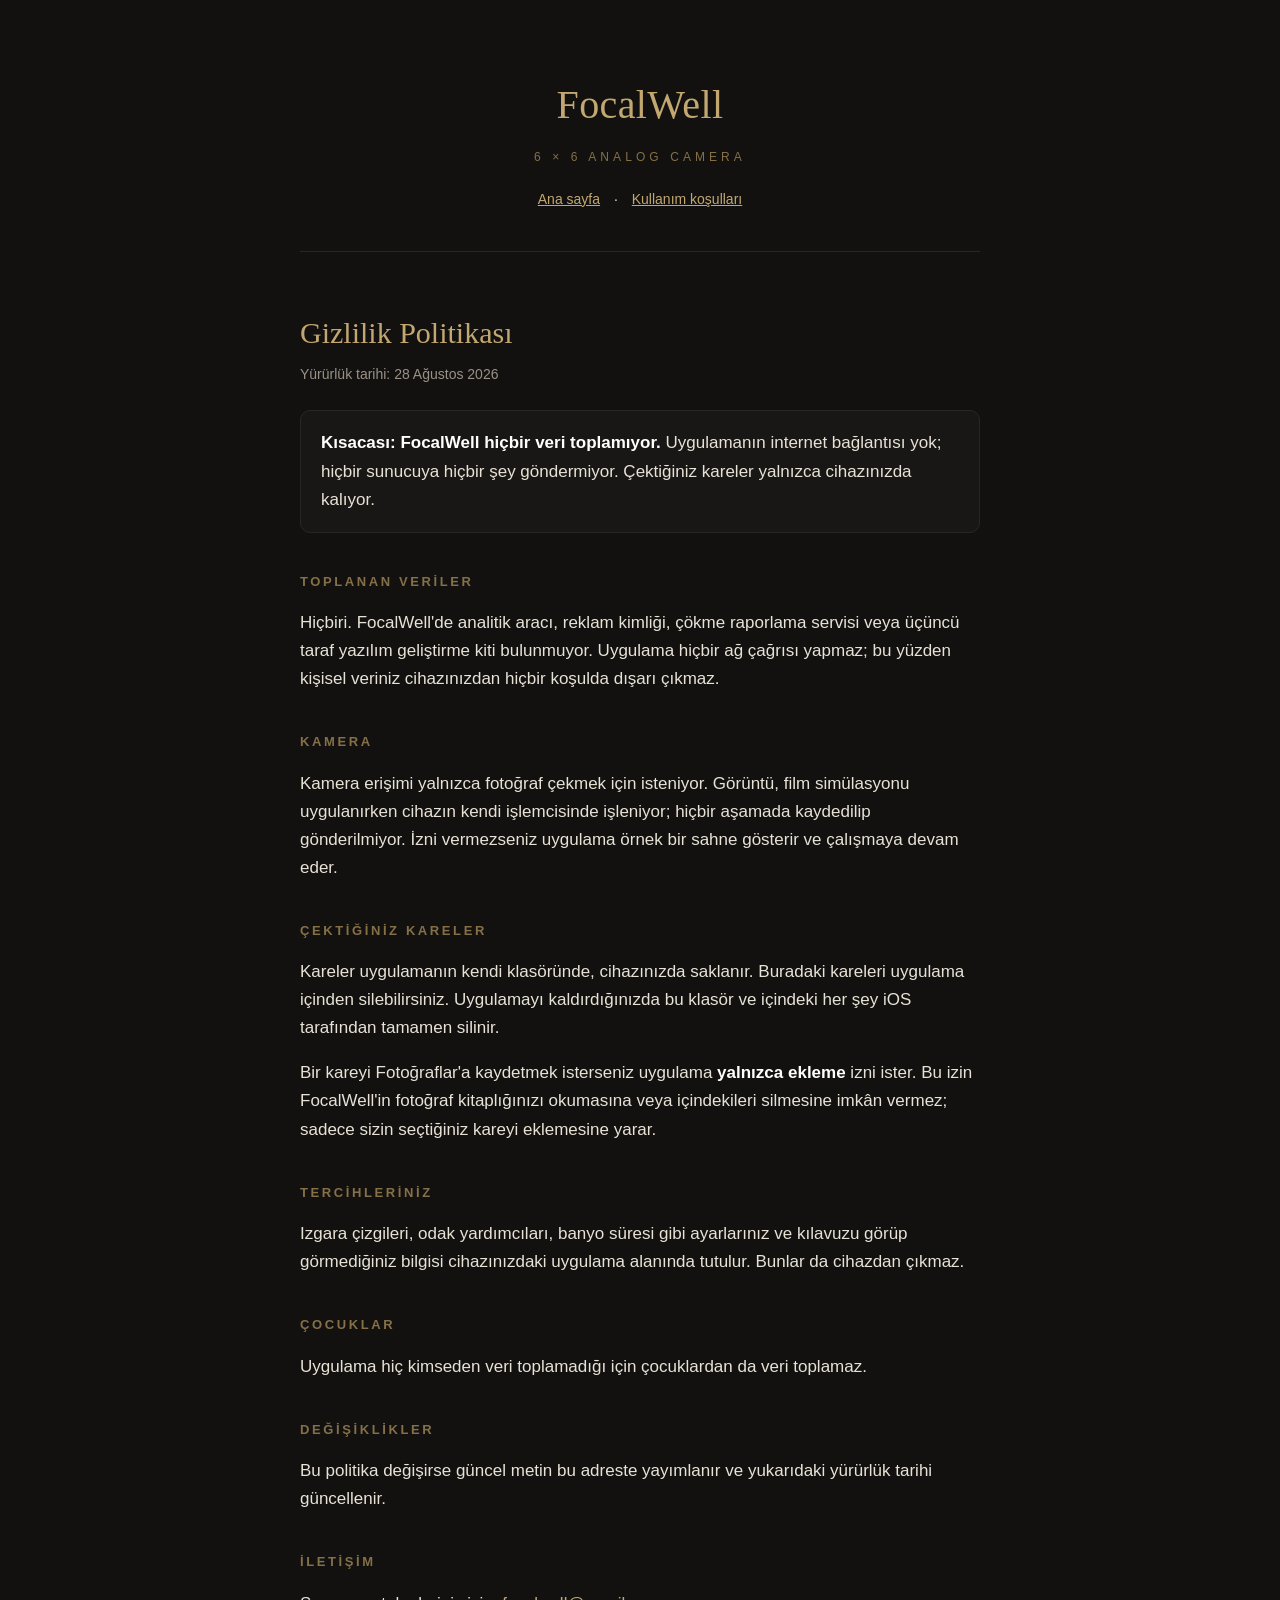
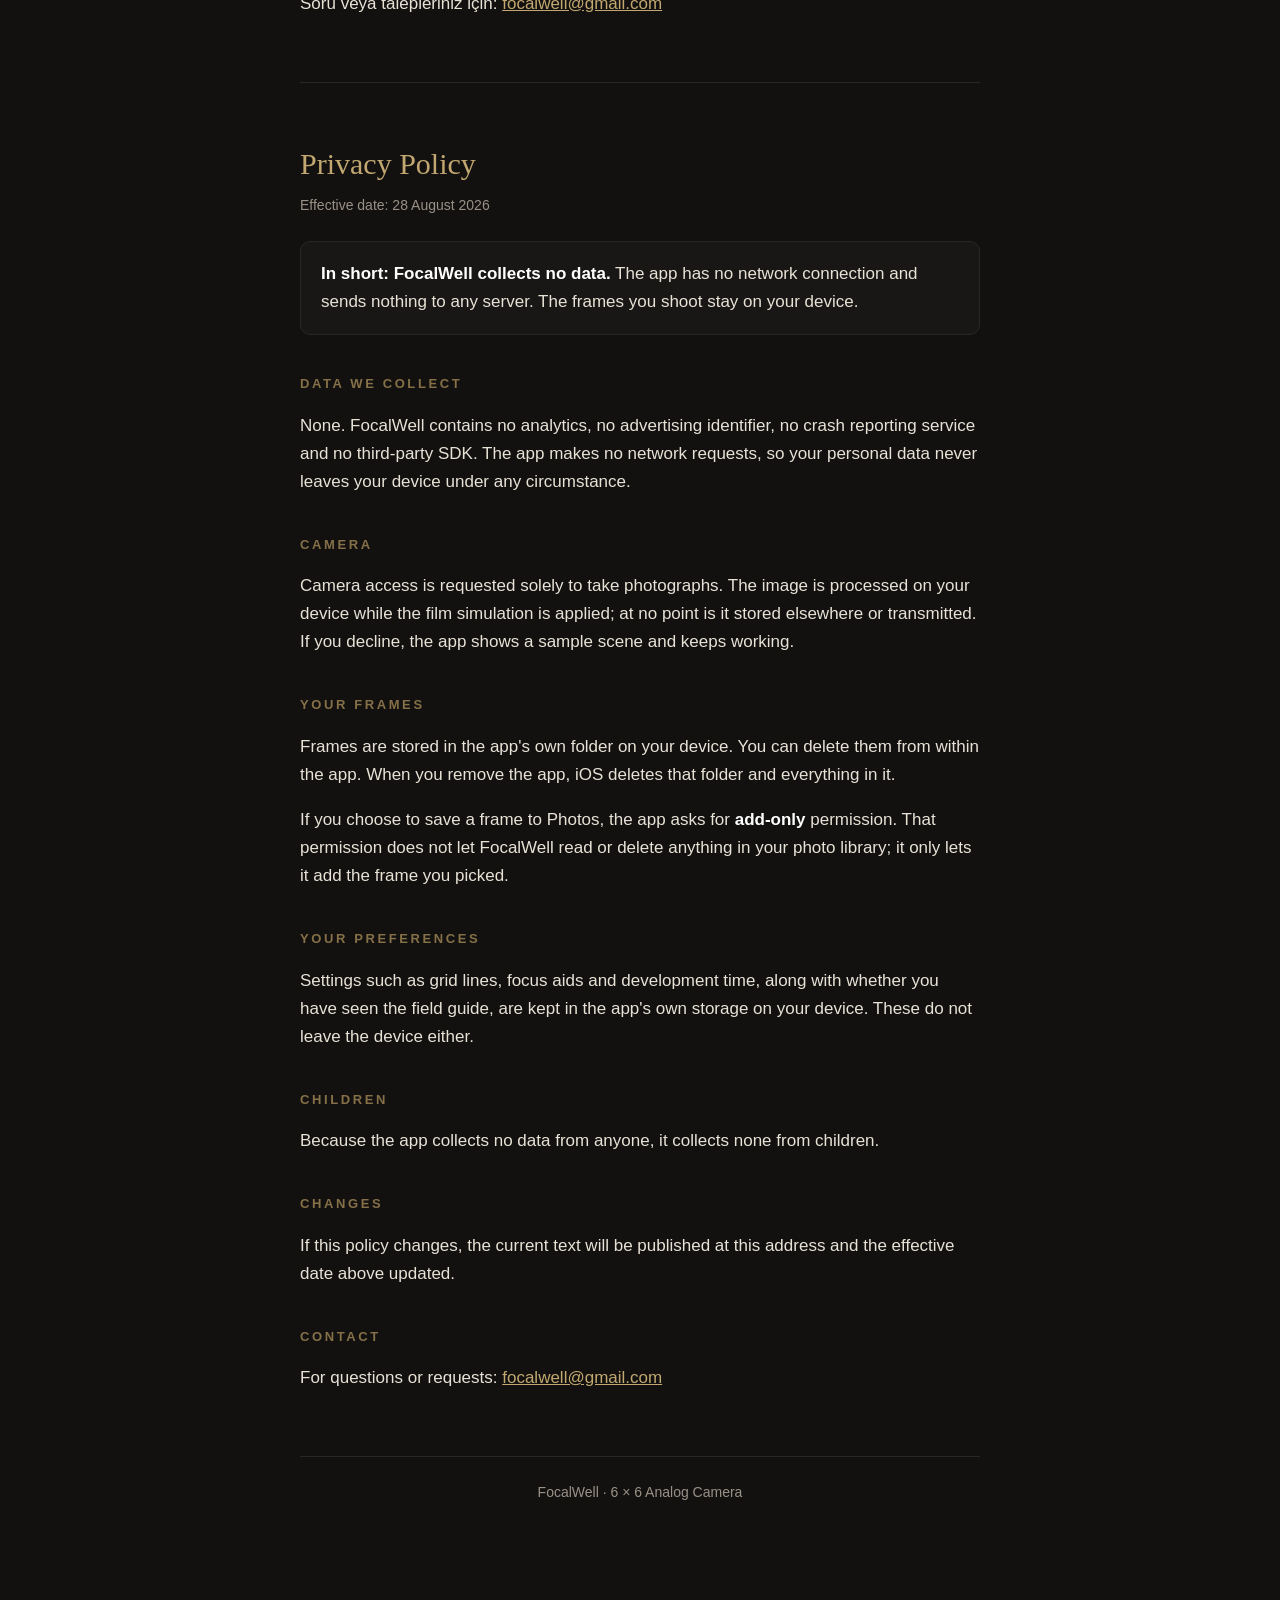
==== gizlilik.html @ 97a5a886 "Sayfalar FocalWell deposundaki Site/ ile eşitlendi" ====
<!doctype html>
<html lang="tr">
<head>
<meta charset="utf-8">
<meta name="viewport" content="width=device-width, initial-scale=1">
<title>FocalWell — Gizlilik Politikası</title>
<link rel="stylesheet" href="ortak.css">
</head>
<body>
<div class="wrap">

<header>
  <div class="mark">FocalWell</div>
  <div class="sub">6 × 6 Analog Camera</div>
  <nav><a href="index.html">Ana sayfa</a> · <a href="kosullar.html">Kullanım koşulları</a></nav>
</header>

<h1>Gizlilik Politikası</h1>
<p class="date">Yürürlük tarihi: 28 Ağustos 2026</p>

<div class="lede">
  <p style="margin:0"><strong>Kısacası: FocalWell hiçbir veri toplamıyor.</strong>
  Uygulamanın internet bağlantısı yok; hiçbir sunucuya hiçbir şey göndermiyor.
  Çektiğiniz kareler yalnızca cihazınızda kalıyor.</p>
</div>

<h2>Toplanan veriler</h2>
<p>Hiçbiri. FocalWell'de analitik aracı, reklam kimliği, çökme raporlama servisi
veya üçüncü taraf yazılım geliştirme kiti bulunmuyor. Uygulama hiçbir ağ çağrısı
yapmaz; bu yüzden kişisel veriniz cihazınızdan hiçbir koşulda dışarı çıkmaz.</p>

<h2>Kamera</h2>
<p>Kamera erişimi yalnızca fotoğraf çekmek için isteniyor. Görüntü, film
simülasyonu uygulanırken cihazın kendi işlemcisinde işleniyor; hiçbir aşamada
kaydedilip gönderilmiyor. İzni vermezseniz uygulama örnek bir sahne gösterir ve
çalışmaya devam eder.</p>

<h2>Çektiğiniz kareler</h2>
<p>Kareler uygulamanın kendi klasöründe, cihazınızda saklanır. Buradaki kareleri
uygulama içinden silebilirsiniz. Uygulamayı kaldırdığınızda bu klasör ve
içindeki her şey iOS tarafından tamamen silinir.</p>
<p>Bir kareyi Fotoğraflar'a kaydetmek isterseniz uygulama <strong>yalnızca
ekleme</strong> izni ister. Bu izin FocalWell'in fotoğraf kitaplığınızı okumasına
veya içindekileri silmesine imkân vermez; sadece sizin seçtiğiniz kareyi
eklemesine yarar.</p>

<h2>Tercihleriniz</h2>
<p>Izgara çizgileri, odak yardımcıları, banyo süresi gibi ayarlarınız ve
kılavuzu görüp görmediğiniz bilgisi cihazınızdaki uygulama alanında tutulur.
Bunlar da cihazdan çıkmaz.</p>

<h2>Çocuklar</h2>
<p>Uygulama hiç kimseden veri toplamadığı için çocuklardan da veri toplamaz.</p>

<h2>Değişiklikler</h2>
<p>Bu politika değişirse güncel metin bu adreste yayımlanır ve yukarıdaki
yürürlük tarihi güncellenir.</p>

<h2>İletişim</h2>
<p>Soru veya talepleriniz için: <a href="mailto:focalwell@gmail.com">focalwell@gmail.com</a></p>

<hr>

<h1 lang="en">Privacy Policy</h1>
<p class="date" lang="en">Effective date: 28 August 2026</p>

<div class="lede" lang="en">
  <p style="margin:0"><strong>In short: FocalWell collects no data.</strong>
  The app has no network connection and sends nothing to any server. The frames
  you shoot stay on your device.</p>
</div>

<div lang="en">
<h2>Data we collect</h2>
<p>None. FocalWell contains no analytics, no advertising identifier, no crash
reporting service and no third-party SDK. The app makes no network requests, so
your personal data never leaves your device under any circumstance.</p>

<h2>Camera</h2>
<p>Camera access is requested solely to take photographs. The image is processed
on your device while the film simulation is applied; at no point is it stored
elsewhere or transmitted. If you decline, the app shows a sample scene and keeps
working.</p>

<h2>Your frames</h2>
<p>Frames are stored in the app's own folder on your device. You can delete them
from within the app. When you remove the app, iOS deletes that folder and
everything in it.</p>
<p>If you choose to save a frame to Photos, the app asks for
<strong>add-only</strong> permission. That permission does not let FocalWell read
or delete anything in your photo library; it only lets it add the frame you
picked.</p>

<h2>Your preferences</h2>
<p>Settings such as grid lines, focus aids and development time, along with
whether you have seen the field guide, are kept in the app's own storage on your
device. These do not leave the device either.</p>

<h2>Children</h2>
<p>Because the app collects no data from anyone, it collects none from children.</p>

<h2>Changes</h2>
<p>If this policy changes, the current text will be published at this address and
the effective date above updated.</p>

<h2>Contact</h2>
<p>For questions or requests: <a href="mailto:focalwell@gmail.com">focalwell@gmail.com</a></p>
</div>

<footer>FocalWell · 6 × 6 Analog Camera</footer>

</div>
</body>
</html>
---- ortak.css ----
/* FocalWell künye sayfaları — uygulamanın diliyle: deri zemin, pirinç, serif. */
:root {
  --leather: #121110;
  --panel: #191715;
  --brass: #c2a870;
  --brass-dim: #857047;
  --ink: #e8e2d6;
  --muted: #9a9186;
  --rule: #2a2723;
}
* { box-sizing: border-box; }
body {
  margin: 0;
  padding: 0 24px 96px;
  background: var(--leather);
  color: var(--ink);
  font: 17px/1.65 -apple-system, BlinkMacSystemFont, "Segoe UI", Roboto, sans-serif;
  -webkit-text-size-adjust: 100%;
}
.wrap { max-width: 680px; margin: 0 auto; }
header { padding: 72px 0 40px; text-align: center; border-bottom: 1px solid var(--rule); }
.mark {
  font-family: Didot, "Bodoni 72", "Playfair Display", Georgia, serif;
  font-size: 40px; color: var(--brass); letter-spacing: .01em;
}
.sub {
  margin-top: 10px; font-size: 12px; letter-spacing: .34em;
  text-transform: uppercase; color: var(--brass-dim);
}
h1 {
  font-family: Didot, "Bodoni 72", "Playfair Display", Georgia, serif;
  font-weight: 400; font-size: 30px; color: var(--brass);
  margin: 56px 0 6px;
}
h2 {
  font-size: 13px; letter-spacing: .2em; text-transform: uppercase;
  color: var(--brass-dim); margin: 38px 0 10px; font-weight: 600;
}
.date { color: var(--muted); font-size: 14px; margin: 0 0 8px; }
p, li { color: var(--ink); }
li { margin-bottom: 8px; }
strong { color: #fff; }
a { color: var(--brass); }
hr { border: 0; border-top: 1px solid var(--rule); margin: 64px 0 0; }
.lede {
  background: var(--panel); border: 1px solid var(--rule); border-radius: 10px;
  padding: 18px 20px; margin: 24px 0 0;
}
footer {
  margin-top: 64px; padding-top: 24px; border-top: 1px solid var(--rule);
  color: var(--muted); font-size: 14px; text-align: center;
}
nav { margin-top: 20px; font-size: 14px; }
nav a { margin: 0 10px; }
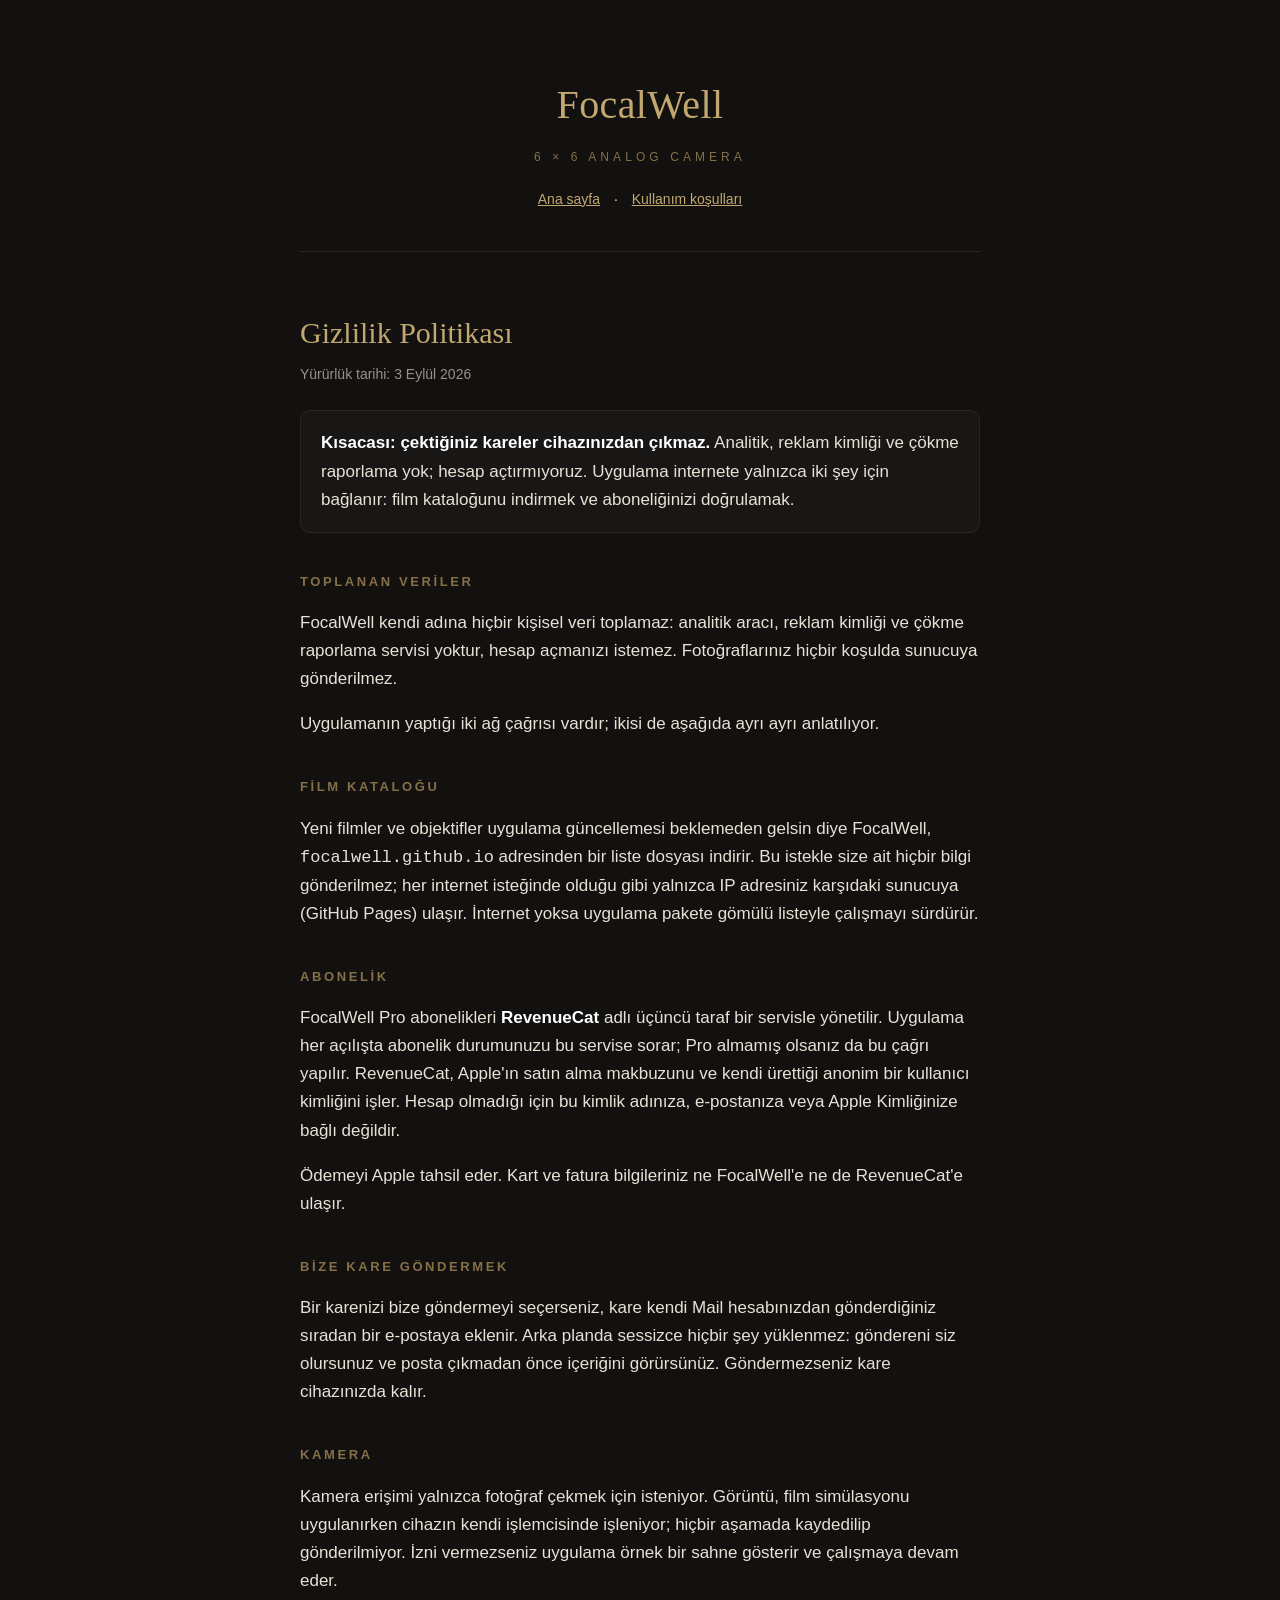
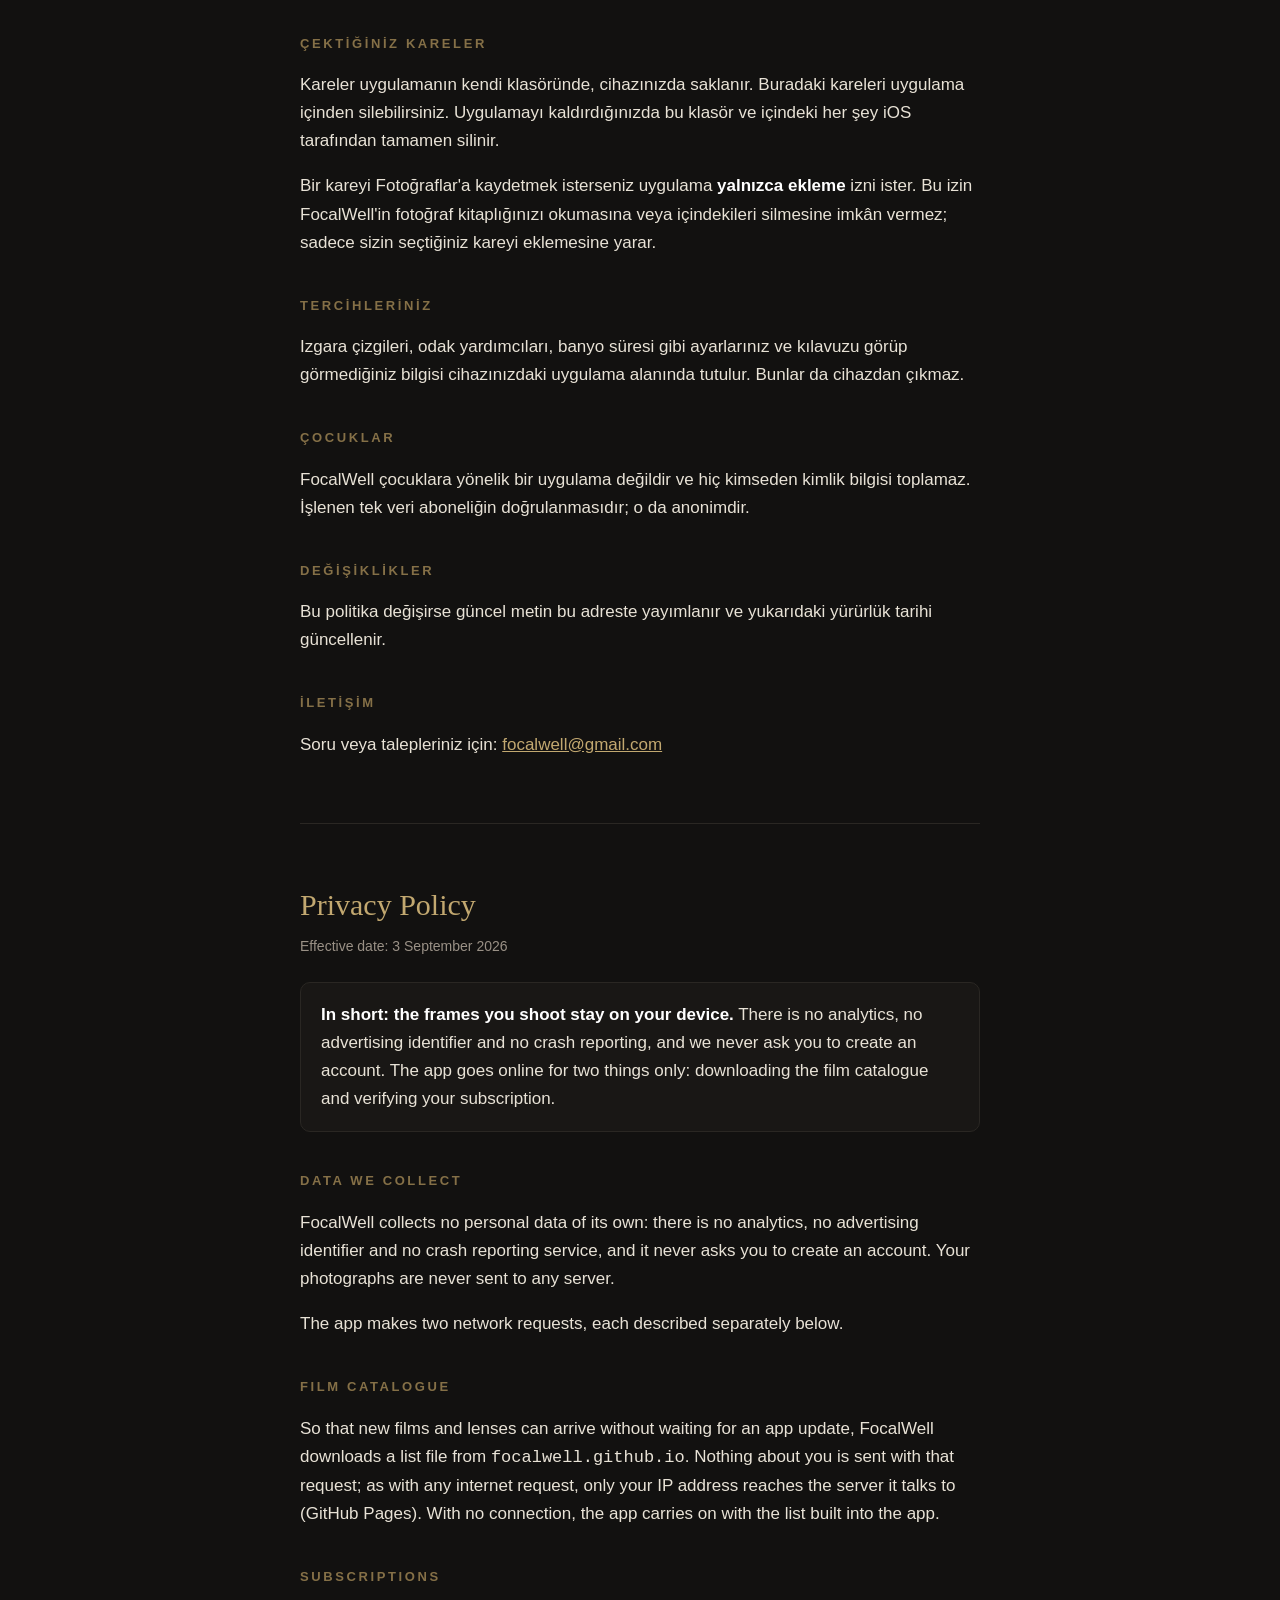
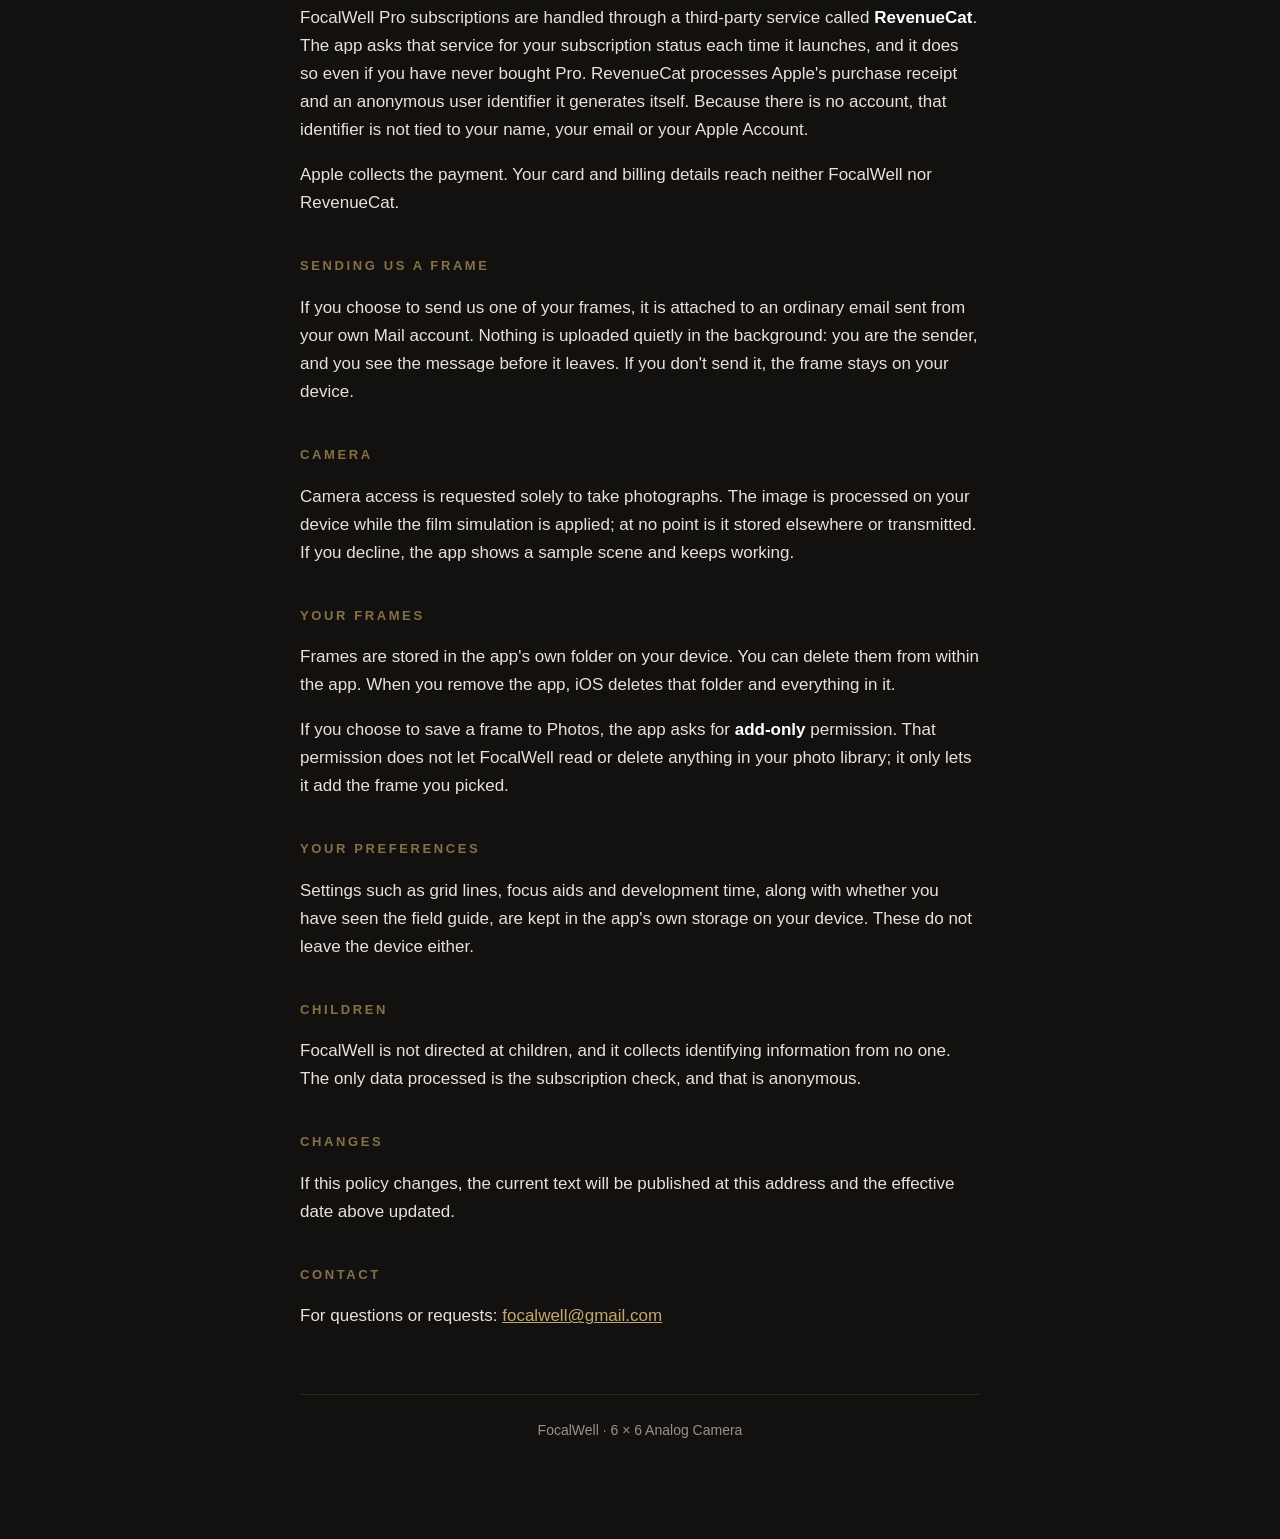
==== commit 6da9d4b7: "Sayfalar FocalWell deposundaki Site/ ile eşitlendi" ====
--- a/gizlilik.html
+++ b/gizlilik.html
@@ -4,7 +4,7 @@
 <meta charset="utf-8">
 <meta name="viewport" content="width=device-width, initial-scale=1">
 <title>FocalWell — Gizlilik Politikası</title>
-<link rel="stylesheet" href="ortak.css">
+<link rel="stylesheet" href="ortak.css?v=6">
 </head>
 <body>
 <div class="wrap">
@@ -16,18 +16,44 @@
 </header>
 
 <h1>Gizlilik Politikası</h1>
-<p class="date">Yürürlük tarihi: 28 Ağustos 2026</p>
+<p class="date">Yürürlük tarihi: 3 Eylül 2026</p>
 
 <div class="lede">
-  <p style="margin:0"><strong>Kısacası: FocalWell hiçbir veri toplamıyor.</strong>
-  Uygulamanın internet bağlantısı yok; hiçbir sunucuya hiçbir şey göndermiyor.
-  Çektiğiniz kareler yalnızca cihazınızda kalıyor.</p>
+  <p style="margin:0"><strong>Kısacası: çektiğiniz kareler cihazınızdan çıkmaz.</strong>
+  Analitik, reklam kimliği ve çökme raporlama yok; hesap açtırmıyoruz. Uygulama
+  internete yalnızca iki şey için bağlanır: film kataloğunu indirmek ve
+  aboneliğinizi doğrulamak.</p>
 </div>
 
 <h2>Toplanan veriler</h2>
-<p>Hiçbiri. FocalWell'de analitik aracı, reklam kimliği, çökme raporlama servisi
-veya üçüncü taraf yazılım geliştirme kiti bulunmuyor. Uygulama hiçbir ağ çağrısı
-yapmaz; bu yüzden kişisel veriniz cihazınızdan hiçbir koşulda dışarı çıkmaz.</p>
+<p>FocalWell kendi adına hiçbir kişisel veri toplamaz: analitik aracı, reklam
+kimliği ve çökme raporlama servisi yoktur, hesap açmanızı istemez. Fotoğraflarınız
+hiçbir koşulda sunucuya gönderilmez.</p>
+<p>Uygulamanın yaptığı iki ağ çağrısı vardır; ikisi de aşağıda ayrı ayrı
+anlatılıyor.</p>
+
+<h2>Film kataloğu</h2>
+<p>Yeni filmler ve objektifler uygulama güncellemesi beklemeden gelsin diye
+FocalWell, <code>focalwell.github.io</code> adresinden bir liste dosyası indirir.
+Bu istekle size ait hiçbir bilgi gönderilmez; her internet isteğinde olduğu gibi
+yalnızca IP adresiniz karşıdaki sunucuya (GitHub Pages) ulaşır. İnternet yoksa
+uygulama pakete gömülü listeyle çalışmayı sürdürür.</p>
+
+<h2>Abonelik</h2>
+<p>FocalWell Pro abonelikleri <strong>RevenueCat</strong> adlı üçüncü taraf bir
+servisle yönetilir. Uygulama her açılışta abonelik durumunuzu bu servise sorar;
+Pro almamış olsanız da bu çağrı yapılır. RevenueCat, Apple'ın satın alma
+makbuzunu ve kendi ürettiği anonim bir kullanıcı kimliğini işler. Hesap
+olmadığı için bu kimlik adınıza, e-postanıza veya Apple Kimliğinize bağlı
+değildir.</p>
+<p>Ödemeyi Apple tahsil eder. Kart ve fatura bilgileriniz ne FocalWell'e ne de
+RevenueCat'e ulaşır.</p>
+
+<h2>Bize kare göndermek</h2>
+<p>Bir karenizi bize göndermeyi seçerseniz, kare kendi Mail hesabınızdan
+gönderdiğiniz sıradan bir e-postaya eklenir. Arka planda sessizce hiçbir şey
+yüklenmez: göndereni siz olursunuz ve posta çıkmadan önce içeriğini görürsünüz.
+Göndermezseniz kare cihazınızda kalır.</p>
 
 <h2>Kamera</h2>
 <p>Kamera erişimi yalnızca fotoğraf çekmek için isteniyor. Görüntü, film
@@ -50,7 +76,8 @@
 Bunlar da cihazdan çıkmaz.</p>
 
 <h2>Çocuklar</h2>
-<p>Uygulama hiç kimseden veri toplamadığı için çocuklardan da veri toplamaz.</p>
+<p>FocalWell çocuklara yönelik bir uygulama değildir ve hiç kimseden kimlik
+bilgisi toplamaz. İşlenen tek veri aboneliğin doğrulanmasıdır; o da anonimdir.</p>
 
 <h2>Değişiklikler</h2>
 <p>Bu politika değişirse güncel metin bu adreste yayımlanır ve yukarıdaki
@@ -62,19 +89,44 @@
 <hr>
 
 <h1 lang="en">Privacy Policy</h1>
-<p class="date" lang="en">Effective date: 28 August 2026</p>
+<p class="date" lang="en">Effective date: 3 September 2026</p>
 
 <div class="lede" lang="en">
-  <p style="margin:0"><strong>In short: FocalWell collects no data.</strong>
-  The app has no network connection and sends nothing to any server. The frames
-  you shoot stay on your device.</p>
+  <p style="margin:0"><strong>In short: the frames you shoot stay on your device.</strong>
+  There is no analytics, no advertising identifier and no crash reporting, and we
+  never ask you to create an account. The app goes online for two things only:
+  downloading the film catalogue and verifying your subscription.</p>
 </div>
 
 <div lang="en">
 <h2>Data we collect</h2>
-<p>None. FocalWell contains no analytics, no advertising identifier, no crash
-reporting service and no third-party SDK. The app makes no network requests, so
-your personal data never leaves your device under any circumstance.</p>
+<p>FocalWell collects no personal data of its own: there is no analytics, no
+advertising identifier and no crash reporting service, and it never asks you to
+create an account. Your photographs are never sent to any server.</p>
+<p>The app makes two network requests, each described separately below.</p>
+
+<h2>Film catalogue</h2>
+<p>So that new films and lenses can arrive without waiting for an app update,
+FocalWell downloads a list file from <code>focalwell.github.io</code>. Nothing
+about you is sent with that request; as with any internet request, only your IP
+address reaches the server it talks to (GitHub Pages). With no connection, the
+app carries on with the list built into the app.</p>
+
+<h2>Subscriptions</h2>
+<p>FocalWell Pro subscriptions are handled through a third-party service called
+<strong>RevenueCat</strong>. The app asks that service for your subscription
+status each time it launches, and it does so even if you have never bought Pro.
+RevenueCat processes Apple's purchase receipt and an anonymous user identifier it
+generates itself. Because there is no account, that identifier is not tied to
+your name, your email or your Apple Account.</p>
+<p>Apple collects the payment. Your card and billing details reach neither
+FocalWell nor RevenueCat.</p>
+
+<h2>Sending us a frame</h2>
+<p>If you choose to send us one of your frames, it is attached to an ordinary
+email sent from your own Mail account. Nothing is uploaded quietly in the
+background: you are the sender, and you see the message before it leaves. If you
+don't send it, the frame stays on your device.</p>
 
 <h2>Camera</h2>
 <p>Camera access is requested solely to take photographs. The image is processed
@@ -97,7 +149,9 @@
 device. These do not leave the device either.</p>
 
 <h2>Children</h2>
-<p>Because the app collects no data from anyone, it collects none from children.</p>
+<p>FocalWell is not directed at children, and it collects identifying information
+from no one. The only data processed is the subscription check, and that is
+anonymous.</p>
 
 <h2>Changes</h2>
 <p>If this policy changes, the current text will be published at this address and
--- a/ortak.css
+++ b/ortak.css
@@ -52,3 +52,18 @@
 }
 nav { margin-top: 20px; font-size: 14px; }
 nav a { margin: 0 10px; }
+
+/* Tanıtım görseli — krem zeminli afiş; koyu sayfada basılı bir kart gibi. */
+.hero { margin: 40px 0 0; }
+.hero img {
+  display: block; margin: 0 auto;
+  width: 100%; max-width: 360px; height: auto;
+  border-radius: 10px;
+  box-shadow: 0 18px 44px rgba(0,0,0,.55);
+}
+.hero figcaption {
+  margin-top: 18px; text-align: center;
+  font-size: 11px; letter-spacing: .22em; text-transform: uppercase;
+  color: var(--brass-dim); line-height: 2;
+}
+.hero figcaption span { color: var(--muted); }
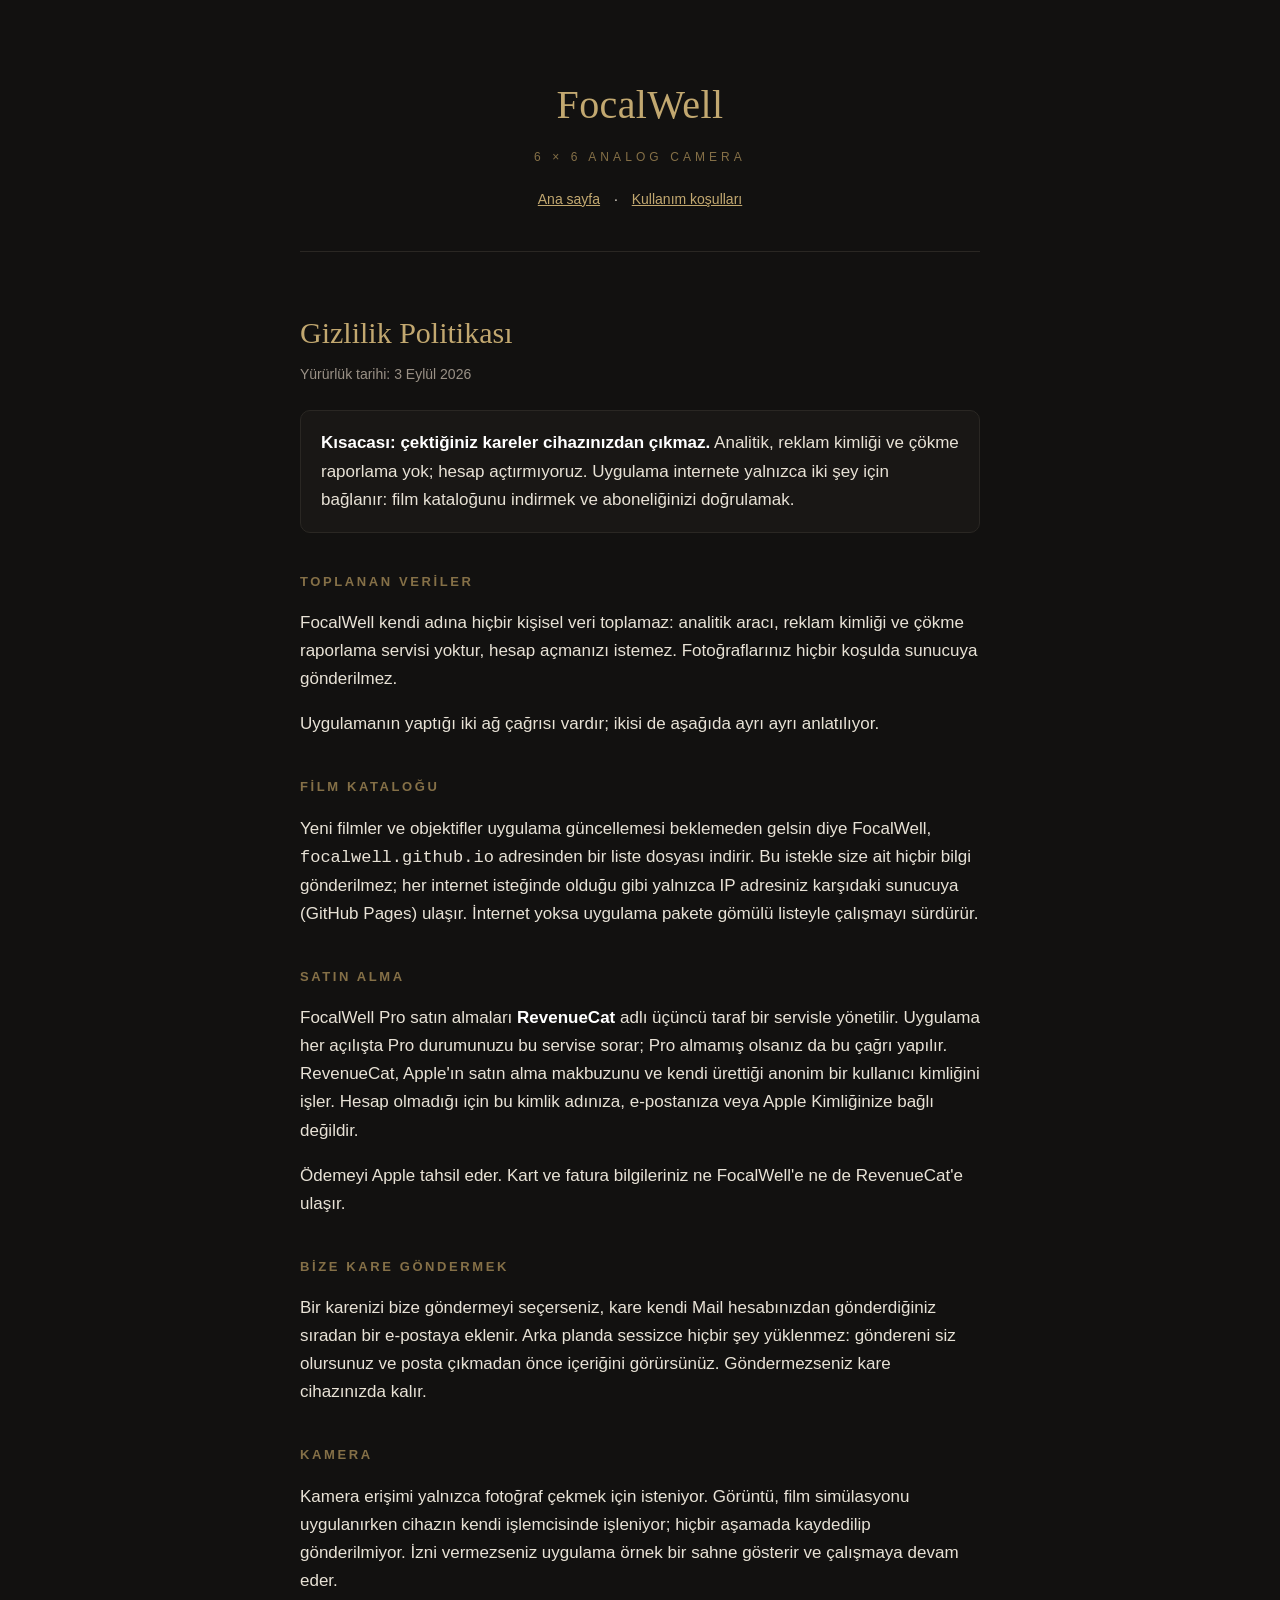
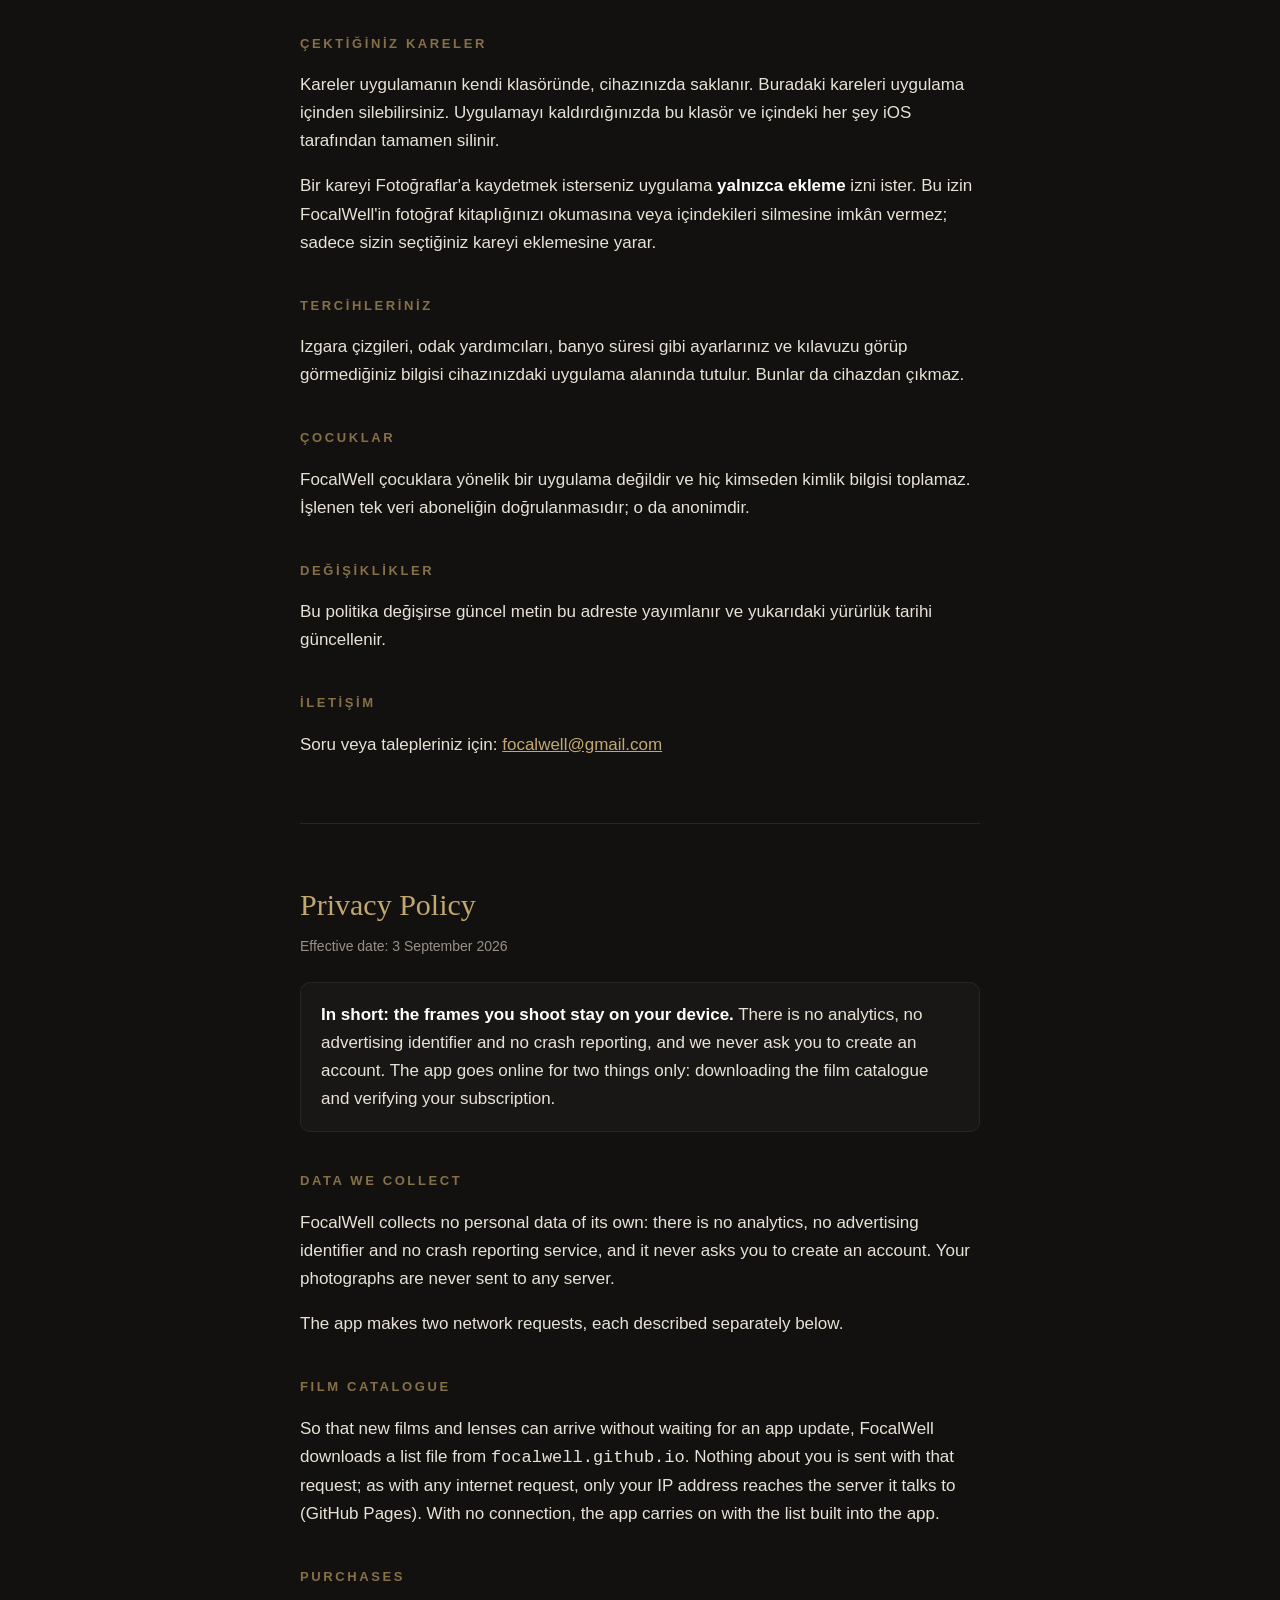
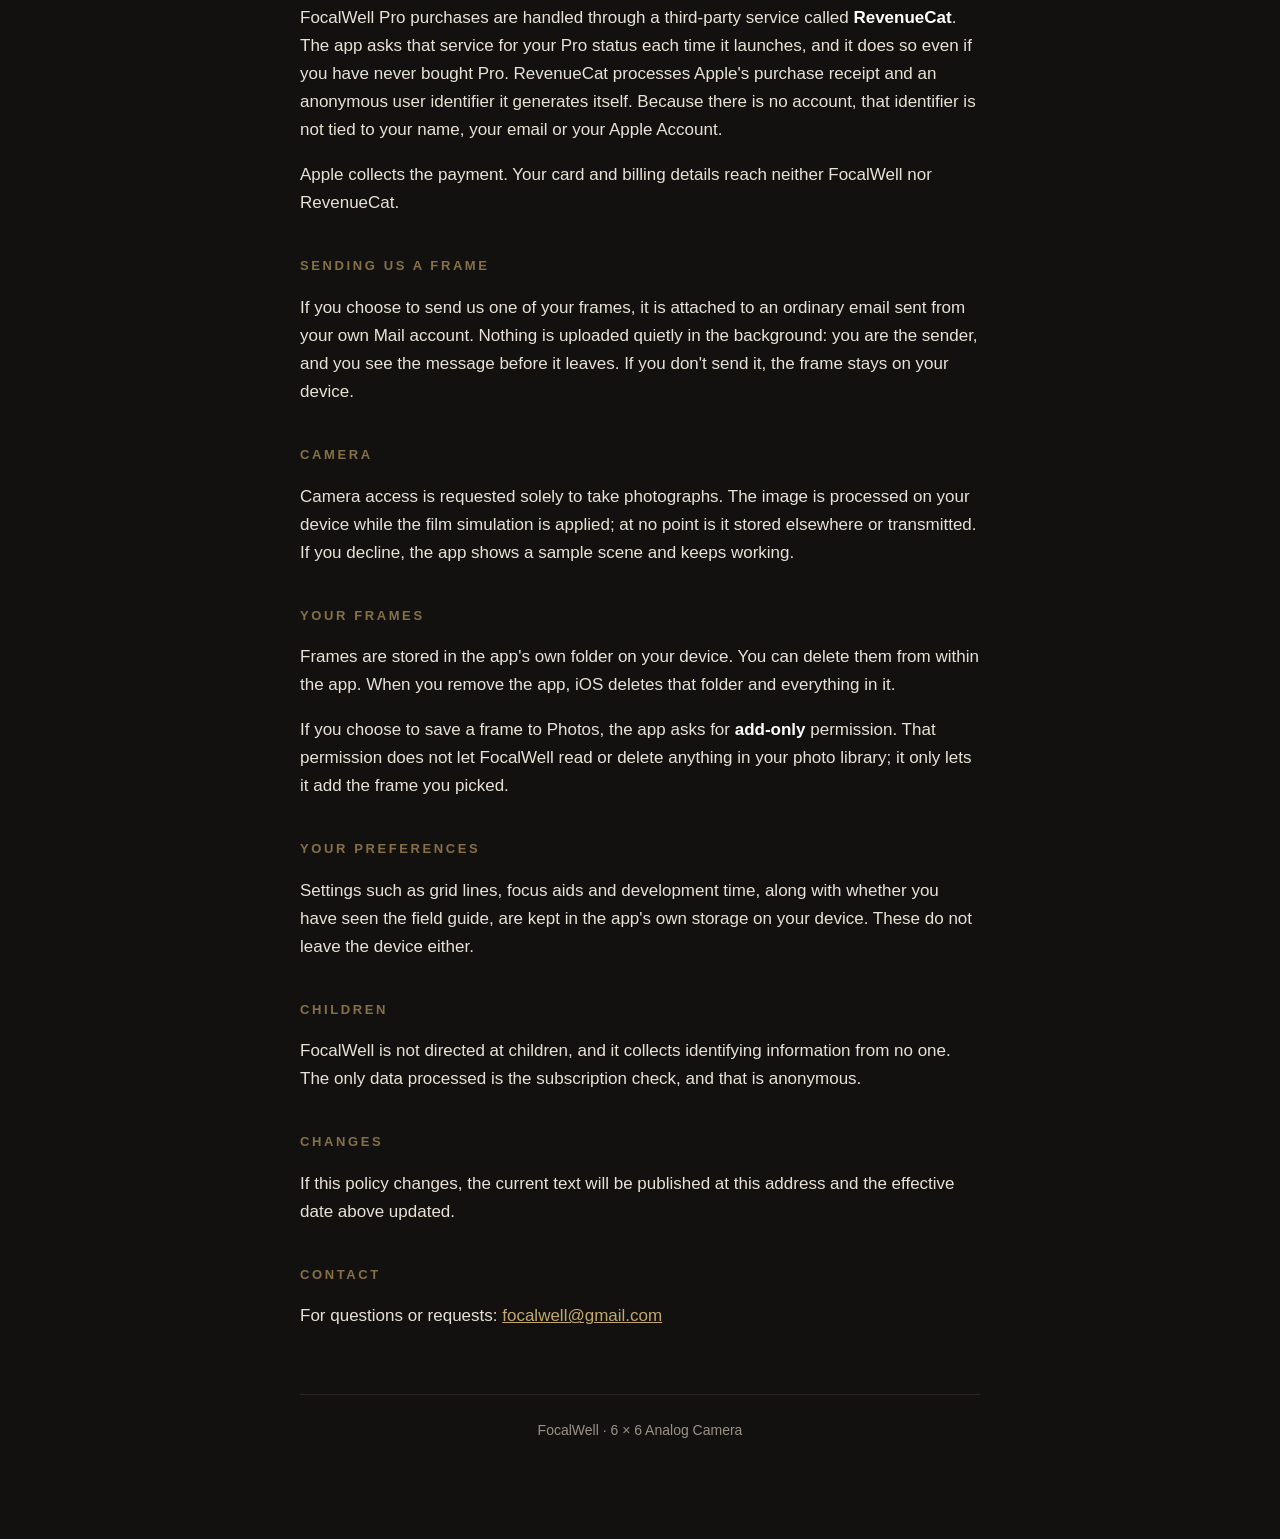
==== commit 2d9d8911: "Sayfalar FocalWell deposundaki Site/ ile eşitlendi" ====
--- a/gizlilik.html
+++ b/gizlilik.html
@@ -39,9 +39,9 @@
 yalnızca IP adresiniz karşıdaki sunucuya (GitHub Pages) ulaşır. İnternet yoksa
 uygulama pakete gömülü listeyle çalışmayı sürdürür.</p>
 
-<h2>Abonelik</h2>
-<p>FocalWell Pro abonelikleri <strong>RevenueCat</strong> adlı üçüncü taraf bir
-servisle yönetilir. Uygulama her açılışta abonelik durumunuzu bu servise sorar;
+<h2>Satın alma</h2>
+<p>FocalWell Pro satın almaları <strong>RevenueCat</strong> adlı üçüncü taraf bir
+servisle yönetilir. Uygulama her açılışta Pro durumunuzu bu servise sorar;
 Pro almamış olsanız da bu çağrı yapılır. RevenueCat, Apple'ın satın alma
 makbuzunu ve kendi ürettiği anonim bir kullanıcı kimliğini işler. Hesap
 olmadığı için bu kimlik adınıza, e-postanıza veya Apple Kimliğinize bağlı
@@ -112,10 +112,10 @@
 address reaches the server it talks to (GitHub Pages). With no connection, the
 app carries on with the list built into the app.</p>
 
-<h2>Subscriptions</h2>
-<p>FocalWell Pro subscriptions are handled through a third-party service called
-<strong>RevenueCat</strong>. The app asks that service for your subscription
-status each time it launches, and it does so even if you have never bought Pro.
+<h2>Purchases</h2>
+<p>FocalWell Pro purchases are handled through a third-party service called
+<strong>RevenueCat</strong>. The app asks that service for your Pro status
+each time it launches, and it does so even if you have never bought Pro.
 RevenueCat processes Apple's purchase receipt and an anonymous user identifier it
 generates itself. Because there is no account, that identifier is not tied to
 your name, your email or your Apple Account.</p>
--- a/ortak.css
+++ b/ortak.css
@@ -53,17 +53,157 @@
 nav { margin-top: 20px; font-size: 14px; }
 nav a { margin: 0 10px; }
 
-/* Tanıtım görseli — krem zeminli afiş; koyu sayfada basılı bir kart gibi. */
-.hero { margin: 40px 0 0; }
+/* ——————————————————————————————————————————————————————————
+   Landing sayfası (index.html). Künye sayfaları yalnızca yukarıdaki
+   ortak kısmı kullanır; aşağısı onları etkilemez.
+   —————————————————————————————————————————————————————————— */
+
+/* Dil anahtarı. body[data-lang] yalnız index.html'de var; künye
+   sayfalarında bu kurallar hiç eşleşmez, iki dil de görünmeye devam eder. */
+body[data-lang="tr"] [lang="en"] { display: none; }
+body[data-lang="en"] [lang="tr"] { display: none; }
+
+.langbtn {
+  font: inherit; color: var(--brass); background: none; border: 0;
+  padding: 0; margin: 0 10px; cursor: pointer; text-decoration: underline;
+}
+
+/* — Kahraman — */
+.hero { margin: 44px 0 0; }
+.hero figure { margin: 34px 0 0; }
 .hero img {
   display: block; margin: 0 auto;
-  width: 100%; max-width: 360px; height: auto;
+  width: 100%; max-width: 320px; height: auto;
   border-radius: 10px;
   box-shadow: 0 18px 44px rgba(0,0,0,.55);
 }
-.hero figcaption {
-  margin-top: 18px; text-align: center;
+.hero h1 { margin: 0; font-size: 34px; line-height: 1.18; }
+.hero-lede { color: var(--muted); margin: 18px 0 0; }
+.caption {
+  margin: 22px 0 0;
   font-size: 11px; letter-spacing: .22em; text-transform: uppercase;
   color: var(--brass-dim); line-height: 2;
 }
-.hero figcaption span { color: var(--muted); }
+
+.cta-row { margin: 28px 0 0; display: flex; flex-wrap: wrap; gap: 10px; }
+.cta {
+  display: inline-block; padding: 13px 20px; border-radius: 8px;
+  background: var(--brass); color: #17140f; text-decoration: none;
+  font-size: 15px; font-weight: 600;
+}
+.cta-soon { background: var(--brass); }
+.cta-ghost {
+  background: none; color: var(--brass);
+  border: 1px solid var(--brass-dim); font-weight: 400;
+}
+
+/* — Sayılar — */
+.facts {
+  list-style: none; margin: 56px 0 0; padding: 22px 0;
+  border-top: 1px solid var(--rule); border-bottom: 1px solid var(--rule);
+  display: grid; grid-template-columns: repeat(4, 1fr); gap: 12px; text-align: center;
+}
+.facts li { margin: 0; }
+.facts b {
+  display: block; color: var(--brass); font-weight: 400;
+  font-family: Didot, "Bodoni 72", "Playfair Display", Georgia, serif;
+  font-size: 26px; line-height: 1.2;
+}
+.facts span {
+  display: block; margin-top: 6px; font-size: 11px;
+  letter-spacing: .14em; text-transform: uppercase; color: var(--muted);
+}
+
+/* — Fark merdiveni — */
+.ladder { display: grid; gap: 30px; margin: 26px 0 0; }
+.ladder h3 {
+  font-family: Didot, "Bodoni 72", "Playfair Display", Georgia, serif;
+  font-weight: 400; font-size: 21px; color: var(--brass); margin: 0 0 6px;
+}
+.ladder p { margin: 0; color: var(--muted); }
+
+/* — Kartlar — */
+.cards {
+  display: flex; gap: 14px; margin: 46px 0 0;
+  overflow-x: auto; padding-bottom: 10px;
+  scroll-snap-type: x mandatory; -webkit-overflow-scrolling: touch;
+}
+.cards img {
+  flex: 0 0 auto; width: 216px; height: auto;
+  border-radius: 8px; scroll-snap-align: center;
+  box-shadow: 0 12px 30px rgba(0,0,0,.5);
+}
+
+/* — Katmanlar — */
+.tiers { display: grid; gap: 16px; margin: 26px 0 0; }
+.tier {
+  background: var(--panel); border: 1px solid var(--rule);
+  border-radius: 10px; padding: 20px;
+}
+.tier-pro { border-color: var(--brass-dim); }
+.tier-name {
+  font-size: 12px; letter-spacing: .2em; text-transform: uppercase;
+  color: var(--brass); margin-bottom: 10px; font-weight: 600;
+}
+.tier p { margin: 0; color: var(--muted); }
+.tier b { color: var(--ink); }
+
+/* — Künye — */
+.colophon { display: grid; gap: 6px; margin-top: 8px; }
+.colophon h2 { margin-top: 34px; }
+
+@media (min-width: 700px) {
+  .hero {
+    display: grid; grid-template-columns: 300px 1fr;
+    gap: 40px; align-items: center;
+  }
+  .hero figure { order: -1; margin: 0; }
+  .hero img { max-width: 300px; }
+  .ladder { grid-template-columns: 1fr 1fr; gap: 34px 40px; }
+  .tiers { grid-template-columns: 1fr 1fr; }
+  .colophon { grid-template-columns: repeat(3, 1fr); gap: 0 24px; }
+}
+
+@media (max-width: 460px) {
+  .hero h1 { font-size: 28px; }
+  .facts { grid-template-columns: repeat(2, 1fr); gap: 18px 12px; }
+}
+
+/* ——— Basın kiti (basin.html) ——— */
+.kunye { width: 100%; border-collapse: collapse; margin: 18px 0 0; font-size: 15px; }
+.kunye tr { border-bottom: 1px solid var(--rule); }
+.kunye th {
+  text-align: left; vertical-align: top; padding: 10px 14px 10px 0;
+  font-size: 11px; letter-spacing: .16em; text-transform: uppercase;
+  color: var(--brass-dim); font-weight: 600; white-space: nowrap; width: 36%;
+}
+.kunye td { padding: 10px 0; color: var(--ink); }
+
+.kopya-not { color: var(--muted); font-size: 14px; margin: 14px 0 0; }
+.kopya {
+  background: var(--panel); border: 1px solid var(--rule); border-radius: 10px;
+  padding: 16px 18px; margin: 14px 0 0;
+}
+.kopya-basi {
+  font-size: 11px; letter-spacing: .18em; text-transform: uppercase;
+  color: var(--brass-dim); font-weight: 600; margin-bottom: 10px;
+}
+.kopya p { margin: 0 0 10px; }
+.kopya p:last-child { margin-bottom: 0; }
+
+.galeri {
+  display: grid; grid-template-columns: repeat(2, 1fr);
+  gap: 12px; margin: 18px 0 0;
+}
+.galeri img {
+  width: 100%; height: auto; display: block;
+  border-radius: 8px; box-shadow: 0 10px 26px rgba(0,0,0,.45);
+}
+
+.ikon-satir { display: flex; align-items: center; gap: 16px; margin: 18px 0 0; }
+.ikon-satir img { border-radius: 22px; box-shadow: 0 10px 26px rgba(0,0,0,.5); }
+.ikon-satir span { color: var(--muted); font-size: 14px; }
+
+@media (min-width: 700px) {
+  .galeri { grid-template-columns: repeat(4, 1fr); gap: 14px; }
+}
